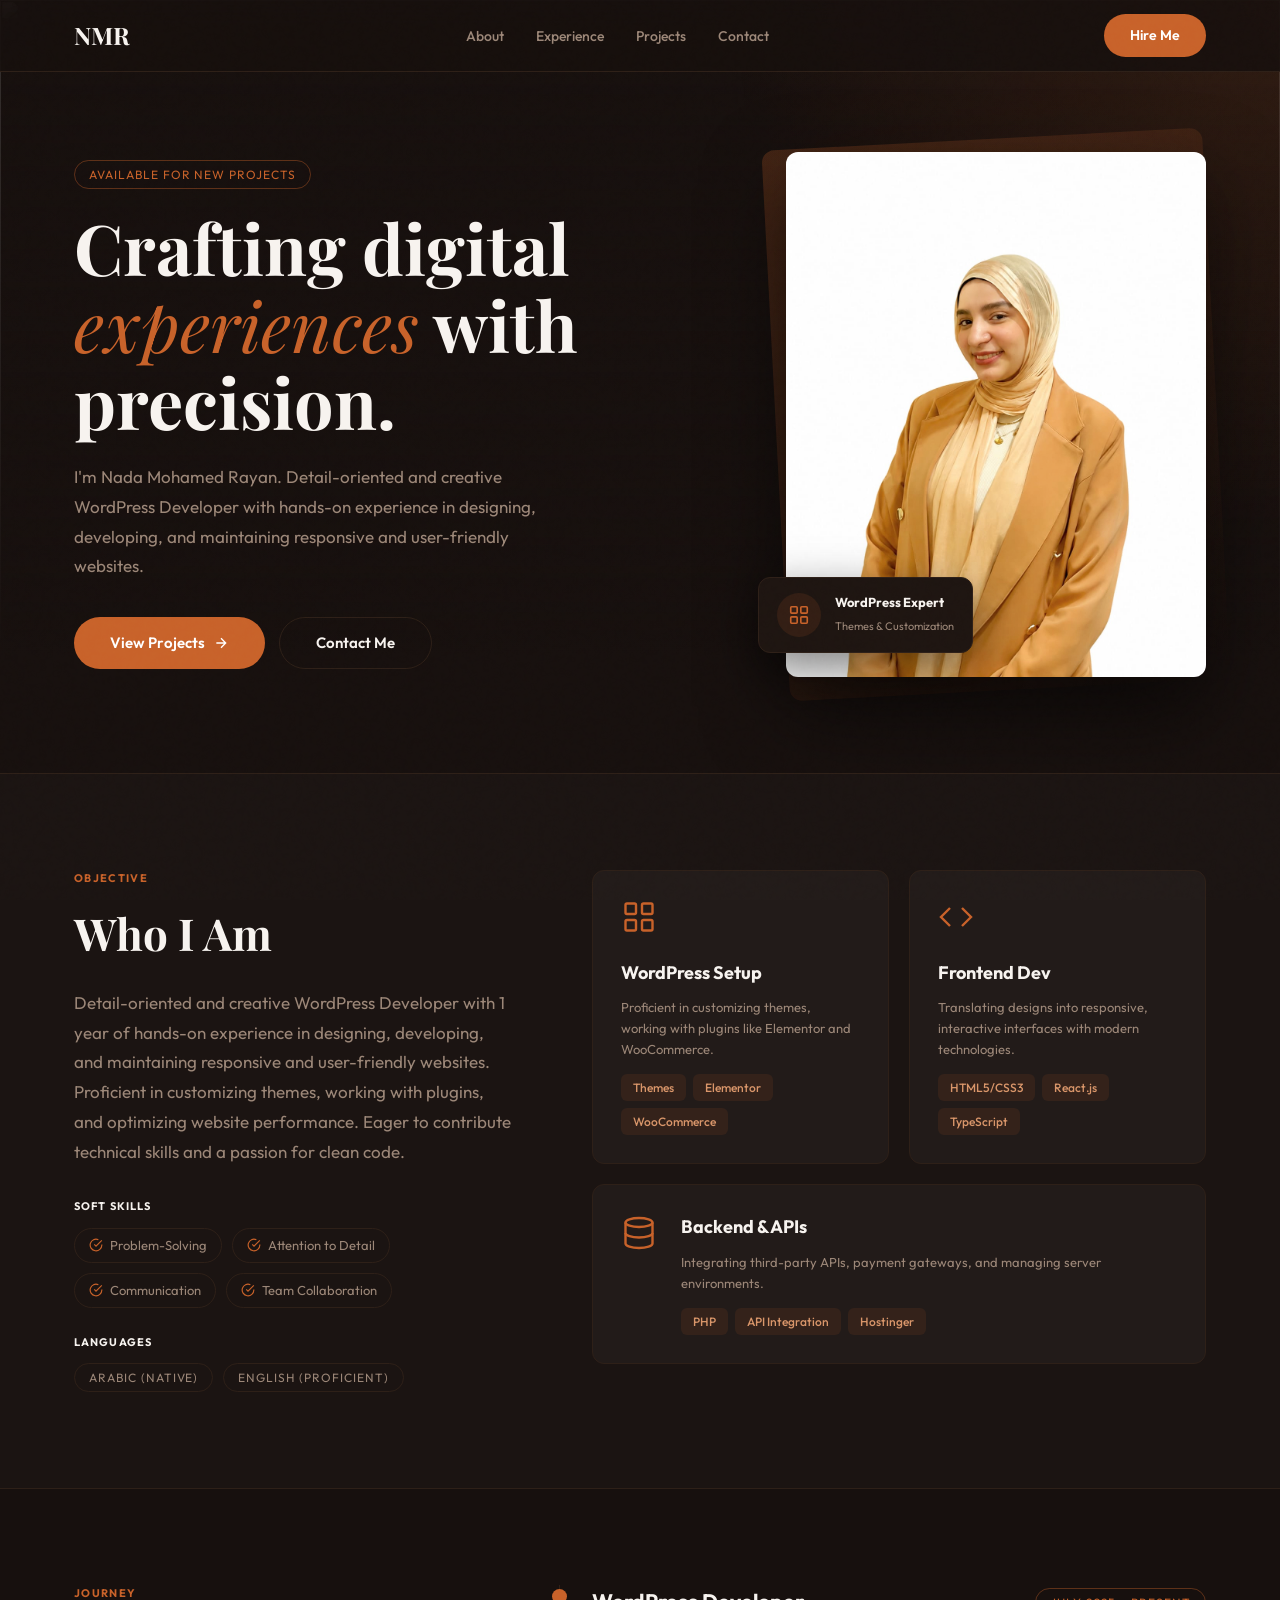
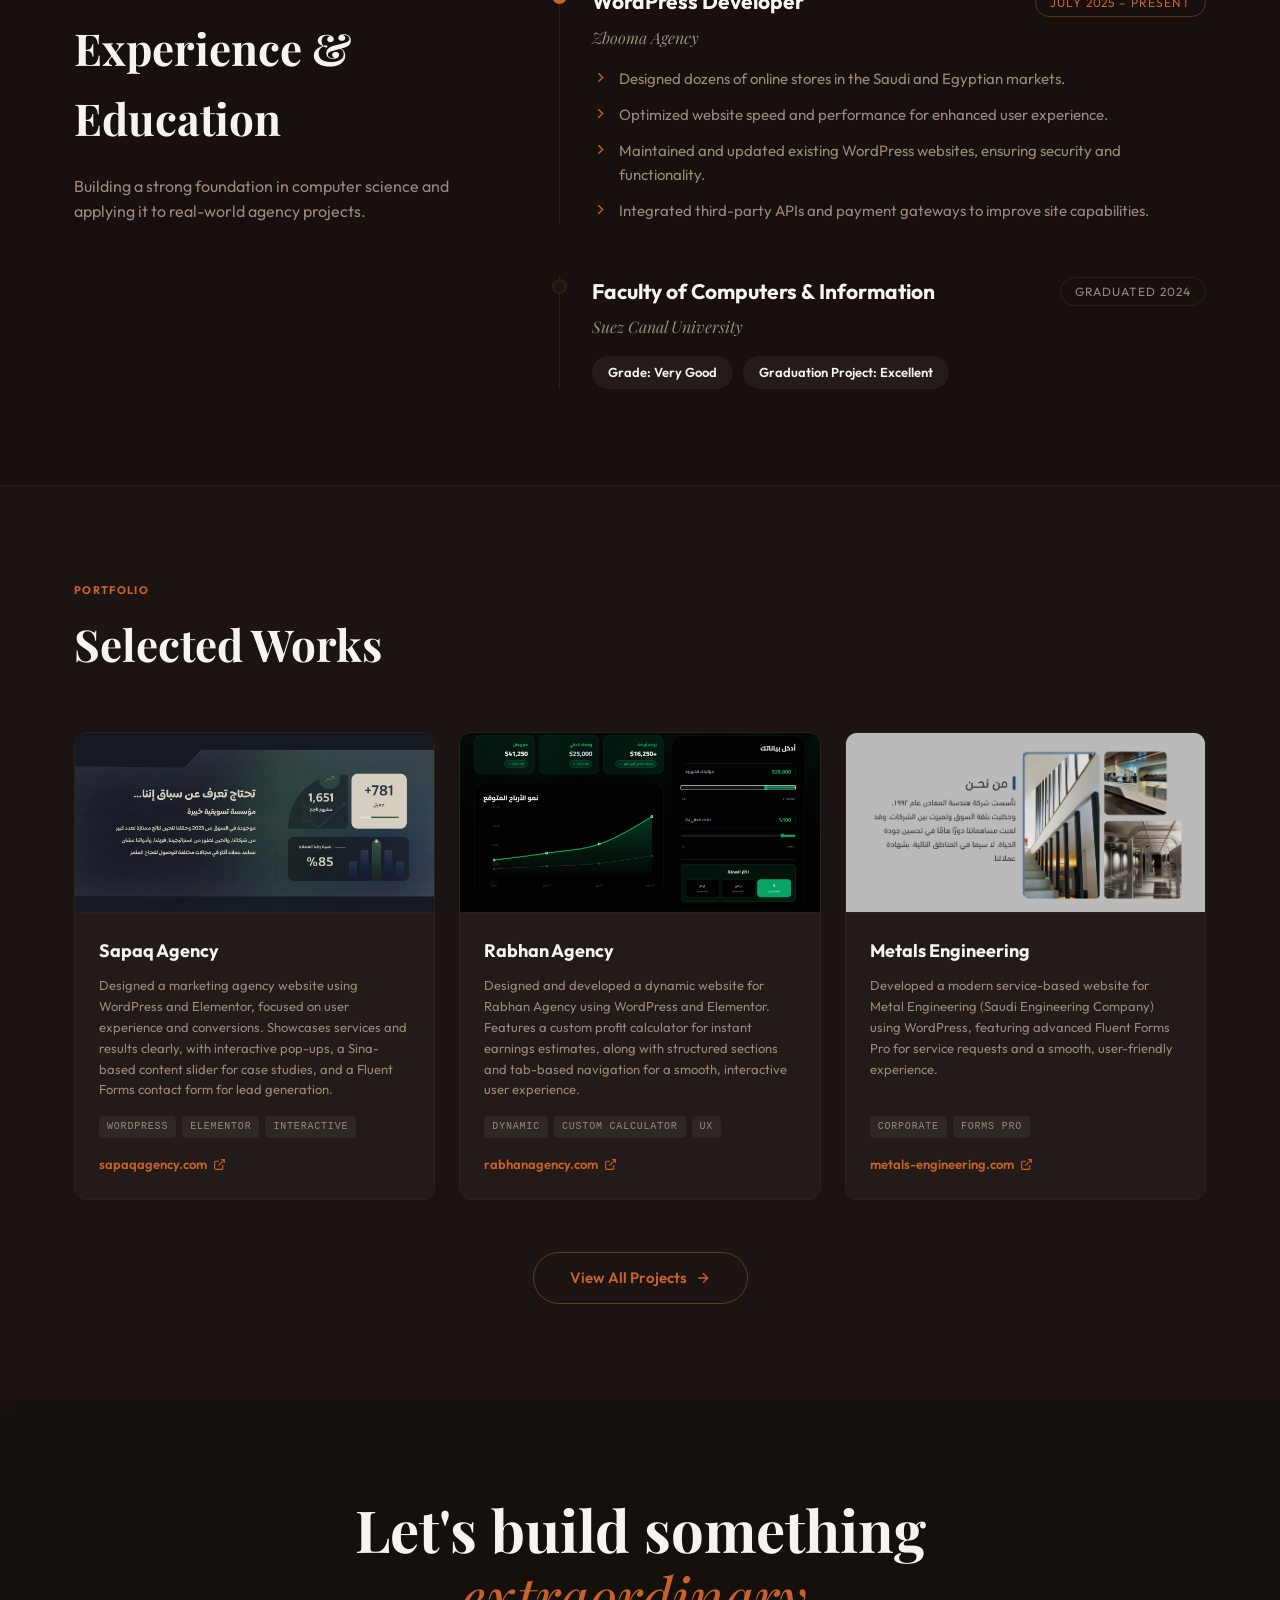
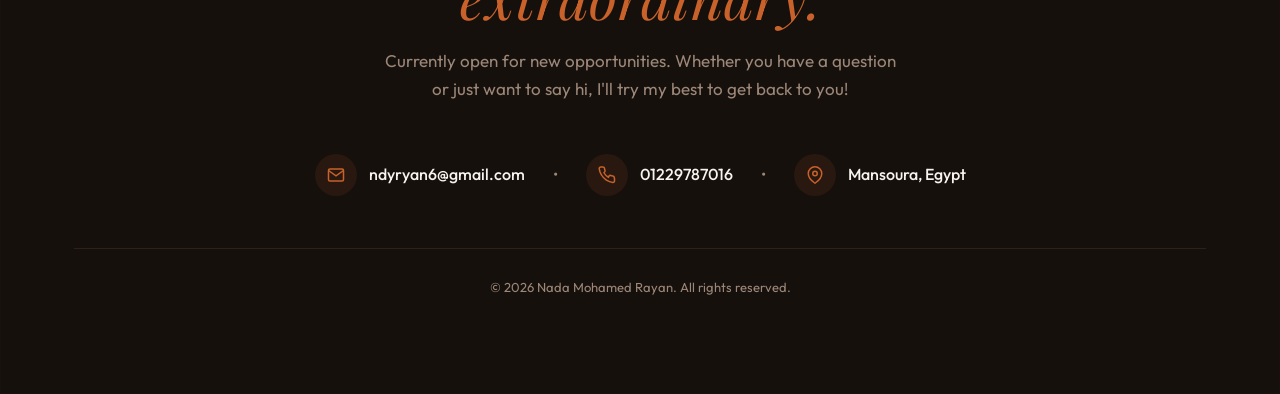
==== index.html @ 3425b8ed "Initial commit" ====
<!DOCTYPE html>
<html lang="en">
<head>
  <meta charset="UTF-8" />
  <meta name="viewport" content="width=device-width, initial-scale=1.0" />
  <title>Nada Mohamed Rayan — WordPress Developer</title>
  <link rel="preconnect" href="https://fonts.googleapis.com" />
  <link rel="preconnect" href="https://fonts.gstatic.com" crossorigin />
  <link href="https://fonts.googleapis.com/css2?family=Outfit:wght@300;400;500;600;700&family=Playfair+Display:ital,wght@0,400;0,600;0,700;1,400&display=swap" rel="stylesheet" />
  <link rel="stylesheet" href="styles.css" />
</head>
<body>

  <!-- ===== NAVBAR ===== -->
  <nav>
    <div class="container nav-inner">
      <div class="logo">NMR</div>
      <ul class="nav-links">
        <li><a href="#about"      onclick="scrollToSection('about');return false">About</a></li>
        <li><a href="#experience" onclick="scrollToSection('experience');return false">Experience</a></li>
        <li><a href="#projects"   onclick="scrollToSection('projects');return false">Projects</a></li>
        <li><a href="#contact"    onclick="scrollToSection('contact');return false">Contact</a></li>
      </ul>
      <a href="mailto:ndyryan6@gmail.com" class="btn btn-primary">Hire Me</a>
    </div>
  </nav>


  <!-- ===== HERO ===== -->
  <section id="hero">
    <div class="hero-bg" id="heroBg">
      <img
        src="https://images.unsplash.com/photo-1497366216548-37526070297c?w=1600&auto=format&fit=crop&q=50"
        alt=""
      />
    </div>
    <div class="hero-glow"></div>

    <div class="container">
      <div class="hero-grid">

        <!-- Left: text -->
        <div>
          <span class="badge badge-primary">Available for new projects</span>
          <h1 class="hero-title reveal">
            Crafting digital<br>
            <em>experiences</em> with<br>
            precision.
          </h1>
          <p class="hero-desc reveal" style="transition-delay:.1s">
            I'm Nada Mohamed Rayan. Detail-oriented and creative WordPress Developer
            with hands-on experience in designing, developing, and maintaining
            responsive and user-friendly websites.
          </p>
          <div class="hero-btns reveal" style="transition-delay:.2s">
            <a href="#projects" onclick="scrollToSection('projects');return false" class="btn btn-primary btn-lg">
              View Projects
              <svg width="16" height="16" fill="none" stroke="currentColor" stroke-width="2" viewBox="0 0 24 24">
                <path d="M5 12h14M12 5l7 7-7 7"/>
              </svg>
            </a>
            <a href="#contact" onclick="scrollToSection('contact');return false" class="btn btn-ghost btn-lg">
              Contact Me
            </a>
          </div>
        </div>

        <!-- Right: photo -->
        <div class="hero-img-wrap reveal" style="transition-delay:.15s">
          <img
            src="./image/WhatsApp Image 2026-06-03 at 10.12.01 AM.jpeg"
            alt="Nada Mohamed Rayan"
          />
          <div class="hero-badge">
            <div class="hero-badge-icon">
              <svg width="22" height="22" fill="none" stroke="currentColor" stroke-width="1.8" viewBox="0 0 24 24">
                <rect x="3" y="3" width="7" height="7" rx="1"/>
                <rect x="14" y="3" width="7" height="7" rx="1"/>
                <rect x="3" y="14" width="7" height="7" rx="1"/>
                <rect x="14" y="14" width="7" height="7" rx="1"/>
              </svg>
            </div>
            <div>
              <p>WordPress Expert</p>
              <span>Themes &amp; Customization</span>
            </div>
          </div>
        </div>

      </div>
    </div>
  </section>


  <!-- ===== ABOUT ===== -->
  <section id="about">
    <div class="container">
      <div class="about-grid">

        <!-- Left: bio -->
        <div class="reveal-left">
          <p class="label">Objective</p>
          <h2 class="section-title">Who I Am</h2>
          <p class="about-desc">
            Detail-oriented and creative WordPress Developer with 1 year of hands-on experience
            in designing, developing, and maintaining responsive and user-friendly websites.
            Proficient in customizing themes, working with plugins, and optimizing website
            performance. Eager to contribute technical skills and a passion for clean code.
          </p>

          <h4 style="font-size:11px;letter-spacing:.1em;text-transform:uppercase;margin-bottom:12px">Soft Skills</h4>
          <div class="chips">
            <span class="chip">
              <svg width="14" height="14" fill="none" stroke="currentColor" stroke-width="2" viewBox="0 0 24 24"><path d="M22 11.08V12a10 10 0 1 1-5.93-9.14"/><polyline points="22 4 12 14.01 9 11.01"/></svg>
              Problem-Solving
            </span>
            <span class="chip">
              <svg width="14" height="14" fill="none" stroke="currentColor" stroke-width="2" viewBox="0 0 24 24"><path d="M22 11.08V12a10 10 0 1 1-5.93-9.14"/><polyline points="22 4 12 14.01 9 11.01"/></svg>
              Attention to Detail
            </span>
            <span class="chip">
              <svg width="14" height="14" fill="none" stroke="currentColor" stroke-width="2" viewBox="0 0 24 24"><path d="M22 11.08V12a10 10 0 1 1-5.93-9.14"/><polyline points="22 4 12 14.01 9 11.01"/></svg>
              Communication
            </span>
            <span class="chip">
              <svg width="14" height="14" fill="none" stroke="currentColor" stroke-width="2" viewBox="0 0 24 24"><path d="M22 11.08V12a10 10 0 1 1-5.93-9.14"/><polyline points="22 4 12 14.01 9 11.01"/></svg>
              Team Collaboration
            </span>
          </div>

          <h4 style="font-size:11px;letter-spacing:.1em;text-transform:uppercase;margin:26px 0 12px">Languages</h4>
          <div style="display:flex;gap:10px;flex-wrap:wrap">
            <span class="badge">Arabic (Native)</span>
            <span class="badge">English (Proficient)</span>
          </div>
        </div>

        <!-- Right: skill cards -->
        <div class="skills-grid reveal-right">
          <div class="card skill-card">
            <div class="sk-icon">
              <svg width="36" height="36" fill="none" stroke="currentColor" stroke-width="1.6" viewBox="0 0 24 24">
                <rect x="3" y="3" width="7" height="7" rx="1"/><rect x="14" y="3" width="7" height="7" rx="1"/>
                <rect x="3" y="14" width="7" height="7" rx="1"/><rect x="14" y="14" width="7" height="7" rx="1"/>
              </svg>
            </div>
            <h4>WordPress Setup</h4>
            <p>Proficient in customizing themes, working with plugins like Elementor and WooCommerce.</p>
            <div class="tags-row">
              <span class="skill-tag">Themes</span>
              <span class="skill-tag">Elementor</span>
              <span class="skill-tag">WooCommerce</span>
            </div>
          </div>

          <div class="card skill-card">
            <div class="sk-icon">
              <svg width="36" height="36" fill="none" stroke="currentColor" stroke-width="1.6" viewBox="0 0 24 24">
                <polyline points="16 18 22 12 16 6"/><polyline points="8 6 2 12 8 18"/>
              </svg>
            </div>
            <h4>Frontend Dev</h4>
            <p>Translating designs into responsive, interactive interfaces with modern technologies.</p>
            <div class="tags-row">
              <span class="skill-tag">HTML5/CSS3</span>
              <span class="skill-tag">React.js</span>
              <span class="skill-tag">TypeScript</span>
            </div>
          </div>

          <div class="card skill-card wide">
            <div class="sk-icon">
              <svg width="36" height="36" fill="none" stroke="currentColor" stroke-width="1.6" viewBox="0 0 24 24">
                <ellipse cx="12" cy="5" rx="9" ry="3"/>
                <path d="M21 12c0 1.66-4 3-9 3s-9-1.34-9-3"/>
                <path d="M3 5v14c0 1.66 4 3 9 3s9-1.34 9-3V5"/>
              </svg>
            </div>
            <div>
              <h4>Backend &amp; APIs</h4>
              <p>Integrating third-party APIs, payment gateways, and managing server environments.</p>
              <div class="tags-row">
                <span class="skill-tag">PHP</span>
                <span class="skill-tag">API Integration</span>
                <span class="skill-tag">Hostinger</span>
              </div>
            </div>
          </div>
        </div>

      </div>
    </div>
  </section>


  <!-- ===== EXPERIENCE ===== -->
  <section id="experience">
    <div class="container">
      <div class="exp-grid">

        <div class="reveal-left">
          <p class="label">Journey</p>
          <h2 class="section-title">Experience &amp; Education</h2>
          <p style="color:var(--muted)">
            Building a strong foundation in computer science and applying it to
            real-world agency projects.
          </p>
        </div>

        <div class="timeline reveal-right">

          <!-- Job -->
          <div class="tl-item">
            <div class="tl-dot active"></div>
            <div class="tl-header">
              <h4>WordPress Developer</h4>
              <span class="badge badge-primary">July 2025 – Present</span>
            </div>
            <p class="tl-sub">Zbooma Agency</p>
            <ul class="tl-list">
              <li>
                <svg width="17" height="17" fill="none" stroke="currentColor" stroke-width="2" viewBox="0 0 24 24"><polyline points="9 18 15 12 9 6"/></svg>
                Designed dozens of online stores in the Saudi and Egyptian markets.
              </li>
              <li>
                <svg width="17" height="17" fill="none" stroke="currentColor" stroke-width="2" viewBox="0 0 24 24"><polyline points="9 18 15 12 9 6"/></svg>
                Optimized website speed and performance for enhanced user experience.
              </li>
              <li>
                <svg width="17" height="17" fill="none" stroke="currentColor" stroke-width="2" viewBox="0 0 24 24"><polyline points="9 18 15 12 9 6"/></svg>
                Maintained and updated existing WordPress websites, ensuring security and functionality.
              </li>
              <li>
                <svg width="17" height="17" fill="none" stroke="currentColor" stroke-width="2" viewBox="0 0 24 24"><polyline points="9 18 15 12 9 6"/></svg>
                Integrated third-party APIs and payment gateways to improve site capabilities.
              </li>
            </ul>
          </div>

          <!-- Education -->
          <div class="tl-item">
            <div class="tl-dot edu"></div>
            <div class="tl-header">
              <h4>Faculty of Computers &amp; Information</h4>
              <span class="badge">Graduated 2024</span>
            </div>
            <p class="tl-sub">Suez Canal University</p>
            <div class="edu-pills">
              <span class="edu-pill">Grade: Very Good</span>
              <span class="edu-pill">Graduation Project: Excellent</span>
            </div>
          </div>

        </div>
      </div>
    </div>
  </section>


  <!-- ===== PROJECTS (featured 3) ===== -->
  <section id="projects">
    <div class="container">
      <div style="margin-bottom:52px" class="reveal">
        <p class="label">Portfolio</p>
        <h2 class="section-title">Selected Works</h2>
      </div>

      <!-- Cards are injected here by scripts.js → renderFeatured() -->
      <div class="proj-grid" id="featuredGrid"></div>

      <div class="view-more-wrap reveal">
        <a href="projects.html" class="btn btn-outline btn-lg">
          View All Projects
          <svg width="16" height="16" fill="none" stroke="currentColor" stroke-width="2" viewBox="0 0 24 24">
            <path d="M5 12h14M12 5l7 7-7 7"/>
          </svg>
        </a>
      </div>
    </div>
  </section>


  <!-- ===== CONTACT / FOOTER ===== -->
  <footer id="contact">
    <div class="contact-bg">
      <img
        src="https://images.unsplash.com/photo-1497366216548-37526070297c?w=1200&auto=format&fit=crop&q=30"
        alt=""
      />
    </div>
    <div class="container contact-inner">

      <h2 class="contact-title reveal">
        Let's build something<br>
        <em>extraordinary.</em>
      </h2>
      <p class="contact-desc reveal" style="transition-delay:.1s">
        Currently open for new opportunities. Whether you have a question or just
        want to say hi, I'll try my best to get back to you!
      </p>

      <div class="contact-row reveal" style="transition-delay:.2s">
        <a href="mailto:ndyryan6@gmail.com" class="contact-item">
          <div class="contact-icon">
            <svg width="18" height="18" fill="none" stroke="currentColor" stroke-width="2" viewBox="0 0 24 24">
              <path d="M4 4h16c1.1 0 2 .9 2 2v12c0 1.1-.9 2-2 2H4c-1.1 0-2-.9-2-2V6c0-1.1.9-2 2-2z"/>
              <polyline points="22,6 12,13 2,6"/>
            </svg>
          </div>
          ndyryan6@gmail.com
        </a>
        <span class="dot">•</span>
        <a href="tel:01229787016" class="contact-item">
          <div class="contact-icon">
            <svg width="18" height="18" fill="none" stroke="currentColor" stroke-width="2" viewBox="0 0 24 24">
              <path d="M22 16.92v3a2 2 0 0 1-2.18 2 19.79 19.79 0 0 1-8.63-3.07A19.5 19.5 0 0 1 4.69 12 19.79 19.79 0 0 1 1.61 3.4 2 2 0 0 1 3.6 1.22h3a2 2 0 0 1 2 1.72 12.84 12.84 0 0 0 .7 2.81 2 2 0 0 1-.45 2.11L7.91 9a16 16 0 0 0 6 6l.91-1.91a2 2 0 0 1 2.11-.45 12.84 12.84 0 0 0 2.81.7A2 2 0 0 1 21.66 15l.26 1.92z"/>
            </svg>
          </div>
          01229787016
        </a>
        <span class="dot">•</span>
        <span class="contact-item">
          <div class="contact-icon">
            <svg width="18" height="18" fill="none" stroke="currentColor" stroke-width="2" viewBox="0 0 24 24">
              <path d="M21 10c0 7-9 13-9 13S3 17 3 10a9 9 0 0 1 18 0z"/>
              <circle cx="12" cy="10" r="3"/>
            </svg>
          </div>
          Mansoura, Egypt
        </span>
      </div>

      <div class="footer-line">
        <p>&copy; <span id="yr"></span> Nada Mohamed Rayan. All rights reserved.</p>
      </div>
    </div>
  </footer>

  <script src="scripts.js"></script>
</body>
</html>
---- styles.css ----
/* ===== RESET ===== */
*, *::before, *::after { box-sizing: border-box; margin: 0; padding: 0; }

:root {
  --bg:        #17100e;
  --bg-card:   #1e1511;
  --bg-muted:  #261a15;
  --fg:        #f7f3ef;
  --muted:     #9c8778;
  --border:    #2e2018;
  --primary:   #c8622a;
  --secondary: #d9966a;
  --sans:      'Outfit', sans-serif;
  --serif:     'Playfair Display', serif;
  --r:         12px;
}

html { scroll-behavior: smooth; }

body {
  background: var(--bg);
  color: var(--fg);
  font-family: var(--sans);
  line-height: 1.6;
  overflow-x: hidden;
  min-height: 100dvh;
}

/* noise overlay */
body::before {
  content: "";
  position: fixed; inset: 0;
  pointer-events: none; z-index: 9999;
  opacity: .025;
  background-image: url("data:image/svg+xml,%3Csvg viewBox='0 0 200 200' xmlns='http://www.w3.org/2000/svg'%3E%3Cfilter id='n'%3E%3CfeTurbulence type='fractalNoise' baseFrequency='.65' numOctaves='3' stitchTiles='stitch'/%3E%3C/filter%3E%3Crect width='100%25' height='100%25' filter='url(%23n)'/%3E%3C/svg%3E");
  mix-blend-mode: overlay;
}

a { color: inherit; text-decoration: none; cursor: pointer; }
img { display: block; }

/* ===== LAYOUT ===== */
.container { max-width: 1180px; margin: 0 auto; padding: 0 24px; }

/* ===== SCROLL REVEAL ===== */
.reveal        { opacity: 0; transform: translateY(28px);  transition: opacity .7s ease, transform .7s ease; }
.reveal-left   { opacity: 0; transform: translateX(-24px); transition: opacity .7s ease, transform .7s ease; }
.reveal-right  { opacity: 0; transform: translateX(24px);  transition: opacity .7s ease, transform .7s ease; }
.reveal.on, .reveal-left.on, .reveal-right.on { opacity: 1; transform: none; }

/* ===== NAVBAR ===== */
nav {
  position: fixed; top: 0; left: 0; right: 0; z-index: 100;
  height: 72px;
  display: flex; align-items: center;
  background: rgba(23,16,14,.85);
  backdrop-filter: blur(16px);
  border-bottom: 1px solid var(--border);
}
nav .nav-inner {
  display: flex; align-items: center; justify-content: space-between; width: 100%;
}
.logo {
  font-family: var(--serif); font-size: 24px; font-weight: 700;
  cursor: pointer;
}
.nav-links { display: flex; gap: 32px; list-style: none; }
.nav-links a { font-size: 14px; font-weight: 500; color: var(--muted); transition: color .25s; }
.nav-links a:hover { color: var(--fg); }

/* ===== BUTTONS ===== */
.btn {
  display: inline-flex; align-items: center; gap: 8px;
  padding: 10px 26px; border-radius: 999px;
  font-family: var(--sans); font-size: 14px; font-weight: 600;
  cursor: pointer; border: none;
  transition: opacity .2s, transform .15s;
}
.btn:hover { opacity: .88; transform: translateY(-1px); }
.btn-primary  { background: var(--primary); color: #fff; }
.btn-outline  { background: transparent; color: var(--primary); border: 1px solid rgba(200,98,42,.45); }
.btn-outline:hover { background: var(--primary); color: #fff; border-color: var(--primary); }
.btn-ghost    { background: transparent; color: var(--fg); border: 1px solid var(--border); }
.btn-ghost:hover { opacity: .75; }
.btn-lg { padding: 13px 36px; font-size: 15px; }
.btn svg { flex-shrink: 0; }

/* ===== BADGE / CHIP ===== */
.badge {
  display: inline-block; border: 1px solid var(--border);
  border-radius: 999px; padding: 4px 14px;
  font-size: 12px; letter-spacing: .08em; text-transform: uppercase; color: var(--muted);
}
.badge-primary { border-color: rgba(200,98,42,.4); color: var(--primary); }
.chip {
  display: inline-flex; align-items: center; gap: 7px;
  font-size: 13px; color: var(--muted);
  border: 1px solid var(--border); border-radius: 999px; padding: 6px 14px;
}
.chip svg { color: var(--primary); }
.tag {
  font-size: 10px; font-family: monospace; letter-spacing: .08em;
  text-transform: uppercase; padding: 3px 8px;
  background: rgba(255,255,255,.05); border-radius: 4px; color: var(--muted);
}
.skill-tag {
  font-size: 12px; font-weight: 500; padding: 4px 12px;
  border-radius: 6px; background: rgba(200,98,42,.1); color: var(--secondary);
}

/* ===== SECTION LABEL ===== */
.label {
  font-size: 11px; font-weight: 700; letter-spacing: .12em;
  text-transform: uppercase; color: var(--primary); margin-bottom: 10px;
}
.section-title {
  font-family: var(--serif); font-size: clamp(28px, 4vw, 44px);
  font-weight: 700; margin-bottom: 20px;
}

/* ===== CARD ===== */
.card {
  background: rgba(255,255,255,.03);
  border: 1px solid var(--border); border-radius: var(--r);
  transition: border-color .3s;
}
.card:hover { border-color: rgba(200,98,42,.35); }


/* ============================================================
   HOME PAGE
============================================================ */

/* --- Hero --- */
#hero {
  position: relative; padding: 152px 0 96px;
  overflow: hidden; border-bottom: 1px solid var(--border);
}
.hero-bg {
  position: absolute; inset: 0; z-index: 0; will-change: transform;
}
.hero-bg img { width: 100%; height: 100%; object-fit: cover; opacity: .18; }
.hero-bg::after {
  content: ""; position: absolute; inset: 0;
  background: linear-gradient(to top, var(--bg) 15%, transparent);
}
.hero-glow {
  position: absolute; top: 0; right: 0; width: 50%; height: 100%;
  background: radial-gradient(circle at top right, rgba(200,98,42,.14), transparent 55%);
  pointer-events: none; z-index: 1;
}
.hero-grid {
  position: relative; z-index: 2;
  display: grid; grid-template-columns: 1fr 1fr; gap: 60px; align-items: center;
}
.hero-title {
  font-family: var(--serif); font-size: clamp(42px, 5.5vw, 70px);
  font-weight: 700; line-height: 1.1; margin: 20px 0 22px;
}
.hero-title em { font-style: italic; font-weight: 300; color: var(--primary); }
.hero-desc { font-size: 17px; color: var(--muted); max-width: 480px; margin-bottom: 36px; line-height: 1.75; }
.hero-btns { display: flex; gap: 14px; flex-wrap: wrap; }

.hero-img-wrap {
  position: relative; width: 100%; max-width: 420px;
  aspect-ratio: 4/5; margin-left: auto;
}
.hero-img-wrap::before {
  content: ""; position: absolute; inset: 0;
  background: linear-gradient(135deg, rgba(200,98,42,.25), transparent);
  border-radius: var(--r); transform: rotate(-3deg) scale(1.05);
}
.hero-img-wrap img {
  width: 100%; height: 100%; object-fit: cover;
  border-radius: var(--r); box-shadow: 0 32px 80px rgba(0,0,0,.6);
  position: relative; z-index: 1;
}
.hero-badge {
  position: absolute; bottom: 24px; left: -28px; z-index: 2;
  background: var(--bg-card); border: 1px solid var(--border);
  border-radius: var(--r); padding: 14px 18px;
  display: flex; align-items: center; gap: 14px;
  box-shadow: 0 16px 48px rgba(0,0,0,.5);
}
.hero-badge-icon {
  width: 44px; height: 44px; border-radius: 50%;
  background: rgba(200,98,42,.12); color: var(--primary);
  display: flex; align-items: center; justify-content: center;
}
.hero-badge p  { font-size: 13px; font-weight: 700; }
.hero-badge span { font-size: 11px; color: var(--muted); }

/* --- About --- */
#about { padding: 96px 0; background: rgba(255,255,255,.015); }
.about-grid { display: grid; grid-template-columns: 1fr 1.4fr; gap: 80px; align-items: start; }
.about-desc { font-size: 17px; color: var(--muted); margin-bottom: 32px; line-height: 1.75; }
.chips { display: flex; flex-wrap: wrap; gap: 10px; margin-top: 12px; }
.skills-grid { display: grid; grid-template-columns: 1fr 1fr; gap: 20px; }
.skill-card { padding: 28px; }
.skill-card.wide { grid-column: span 2; display: flex; gap: 24px; align-items: flex-start; }
.skill-card.wide .sk-icon { flex-shrink: 0; margin-top: 2px; }
.sk-icon { color: var(--primary); margin-bottom: 16px; }
.skill-card h4 { font-size: 18px; font-weight: 700; margin-bottom: 10px; }
.skill-card p  { font-size: 13px; color: var(--muted); margin-bottom: 14px; line-height: 1.6; }
.tags-row { display: flex; flex-wrap: wrap; gap: 7px; }

/* --- Experience --- */
#experience { padding: 96px 0; border-top: 1px solid var(--border); border-bottom: 1px solid var(--border); }
.exp-grid { display: grid; grid-template-columns: 1fr 1.6fr; gap: 80px; }
.timeline { display: flex; flex-direction: column; gap: 52px; }
.tl-item { position: relative; padding-left: 32px; border-left: 1px solid var(--border); }
.tl-dot { position: absolute; left: -8px; top: 4px; width: 15px; height: 15px; border-radius: 50%; }
.tl-dot.active { background: var(--primary); }
.tl-dot.edu    { background: var(--bg-card); border: 2px solid var(--border); }
.tl-header { display: flex; align-items: center; justify-content: space-between; flex-wrap: wrap; gap: 12px; margin-bottom: 6px; }
.tl-header h4 { font-size: 21px; font-weight: 700; }
.tl-sub { font-family: var(--serif); font-style: italic; font-size: 16px; color: var(--muted); margin-bottom: 16px; }
.tl-list { list-style: none; display: flex; flex-direction: column; gap: 12px; }
.tl-list li { display: flex; align-items: flex-start; gap: 10px; font-size: 15px; color: var(--muted); }
.tl-list li svg { color: var(--primary); flex-shrink: 0; margin-top: 2px; }
.edu-pills { display: flex; flex-wrap: wrap; gap: 10px; }
.edu-pill { font-size: 13px; font-weight: 600; padding: 6px 16px; border-radius: 999px; background: rgba(255,255,255,.05); }

/* --- Projects grid (shared) --- */
#projects { padding: 96px 0; background: rgba(255,255,255,.015); }
.proj-grid { display: grid; grid-template-columns: repeat(3,1fr); gap: 24px; }
.proj-card {
  background: rgba(255,255,255,.03); border: 1px solid var(--border);
  border-radius: var(--r); overflow: hidden; display: flex; flex-direction: column;
  transition: border-color .3s, transform .3s, box-shadow .3s;
}
.proj-card:hover { border-color: rgba(200,98,42,.5); transform: translateY(-4px); box-shadow: 0 24px 64px rgba(0,0,0,.45); }
.proj-thumb {
  height: 180px; background: rgba(255,255,255,.04); border-bottom: 1px solid var(--border);
  display: flex; align-items: center; justify-content: center; color: rgba(255,255,255,.12);
  transition: color .3s; overflow: hidden;
}
.proj-card:hover .proj-thumb { color: rgba(200,98,42,.3); }

/* when a real image is provided */
.proj-thumb.has-img { padding: 0; background: var(--bg-muted); }
.proj-thumb-img {
  width: 100%; height: 100%; object-fit: cover;
  transition: transform .4s ease, opacity .3s ease;
  opacity: .9;
}
.proj-card:hover .proj-thumb-img { transform: scale(1.05); opacity: 1; }
.proj-body { padding: 24px; flex: 1; display: flex; flex-direction: column; }
.proj-body h4 { font-size: 18px; font-weight: 700; margin-bottom: 10px; transition: color .3s; }
.proj-card:hover h4 { color: var(--primary); }
.proj-body p  { font-size: 13px; color: var(--muted); flex: 1; margin-bottom: 16px; line-height: 1.6; }
.proj-tags { display: flex; flex-wrap: wrap; gap: 6px; margin-bottom: 16px; }
.proj-link { display: inline-flex; align-items: center; gap: 6px; font-size: 13px; font-weight: 600; color: var(--primary); transition: color .2s; }
.proj-link:hover { color: var(--secondary); }
.view-more-wrap { display: flex; justify-content: center; margin-top: 52px; }

/* --- Contact / Footer --- */
#contact { position: relative; padding: 96px 0; overflow: hidden; }
.contact-bg { position: absolute; inset: 0; z-index: 0; }
.contact-bg img { width: 100%; height: 100%; object-fit: cover; opacity: .08; }
.contact-bg::after { content: ""; position: absolute; inset: 0; background: rgba(23,16,14,.9); }
.contact-inner { position: relative; z-index: 1; text-align: center; }
.contact-title { font-family: var(--serif); font-size: clamp(32px, 5vw, 58px); font-weight: 700; margin-bottom: 18px; line-height: 1.15; }
.contact-title em { font-style: italic; font-weight: 400; color: var(--primary); }
.contact-desc { font-size: 17px; color: var(--muted); max-width: 520px; margin: 0 auto 52px; }
.contact-row { display: flex; flex-wrap: wrap; align-items: center; justify-content: center; gap: 28px; margin-bottom: 52px; }
.contact-item { display: flex; align-items: center; gap: 12px; font-size: 16px; font-weight: 500; transition: color .2s; }
.contact-item:hover { color: var(--primary); }
.contact-icon { width: 42px; height: 42px; border-radius: 50%; background: rgba(200,98,42,.1); color: var(--primary); display: flex; align-items: center; justify-content: center; flex-shrink: 0; }
.dot { color: var(--muted); }
.footer-line { padding-top: 28px; border-top: 1px solid var(--border); font-size: 13px; color: var(--muted); }


/* ============================================================
   PROJECTS PAGE (projects.html)
============================================================ */
.all-header { padding: 148px 0 64px; border-bottom: 1px solid var(--border); position: relative; overflow: hidden; }
.all-header::before {
  content: ""; position: absolute; inset: 0;
  background: radial-gradient(circle at top left, rgba(200,98,42,.12), transparent 55%);
  pointer-events: none;
}
.all-title { font-family: var(--serif); font-size: clamp(44px, 6vw, 72px); font-weight: 700; line-height: 1.1; margin-bottom: 20px; }
.all-title em { font-style: italic; font-weight: 300; color: var(--primary); }
.all-body { padding: 80px 0; }
.all-cta { padding: 72px 0; border-top: 1px solid var(--border); text-align: center; }
.all-cta h2 { font-family: var(--serif); font-size: clamp(26px, 3.5vw, 38px); font-weight: 700; margin-bottom: 14px; }
.all-cta p  { font-size: 16px; color: var(--muted); margin-bottom: 32px; }


/* ============================================================
   RESPONSIVE
============================================================ */
@media (max-width: 900px) {
  .hero-grid   { grid-template-columns: 1fr; }
  .hero-img-wrap { max-width: 340px; margin: 0 auto; }
  .about-grid  { grid-template-columns: 1fr; gap: 48px; }
  .skills-grid { grid-template-columns: 1fr; }
  .skill-card.wide { grid-column: span 1; flex-direction: column; }
  .exp-grid    { grid-template-columns: 1fr; gap: 48px; }
  .proj-grid   { grid-template-columns: 1fr 1fr; }
  .nav-links   { display: none; }
}
@media (max-width: 600px) {
  .proj-grid   { grid-template-columns: 1fr; }
  #hero        { padding: 120px 0 72px; }
  .contact-row { flex-direction: column; gap: 20px; }
  .dot         { display: none; }
  .hero-badge  { left: 0; right: 0; position: relative; margin-top: 16px; }
}
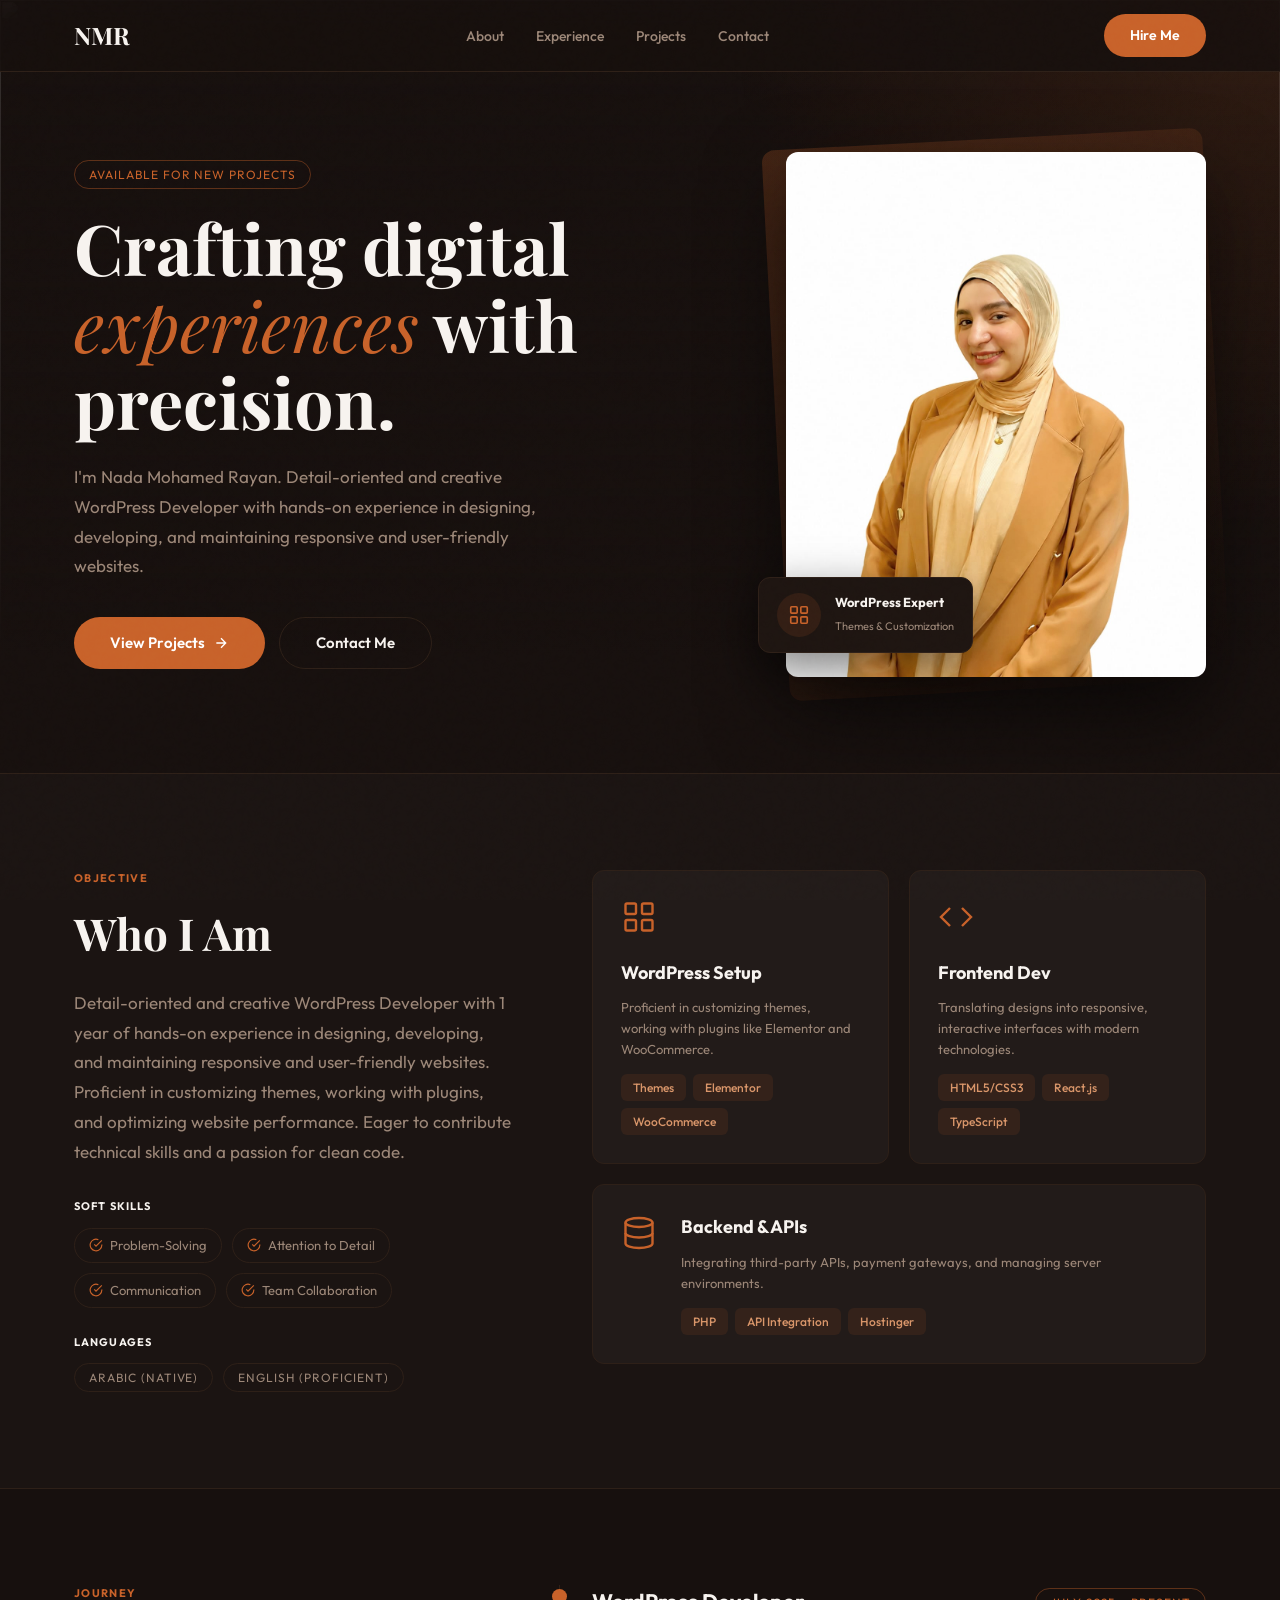
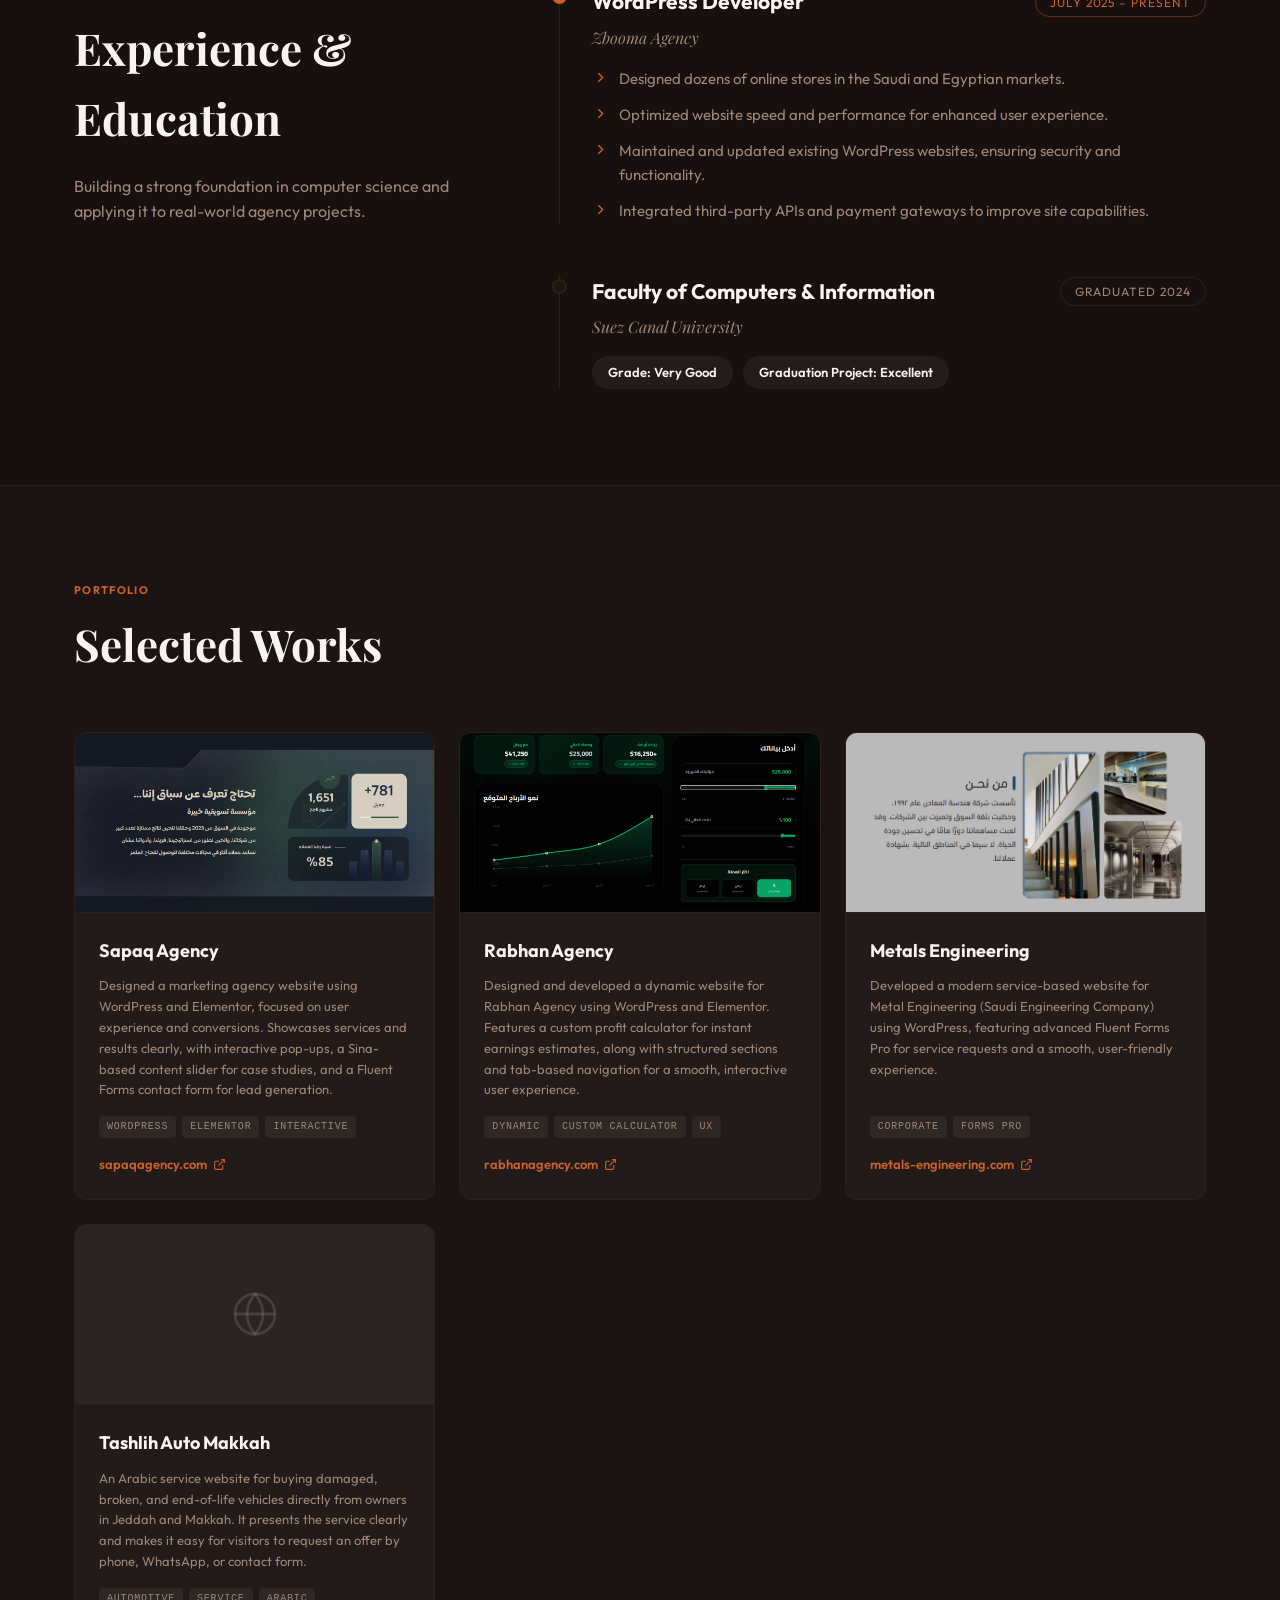
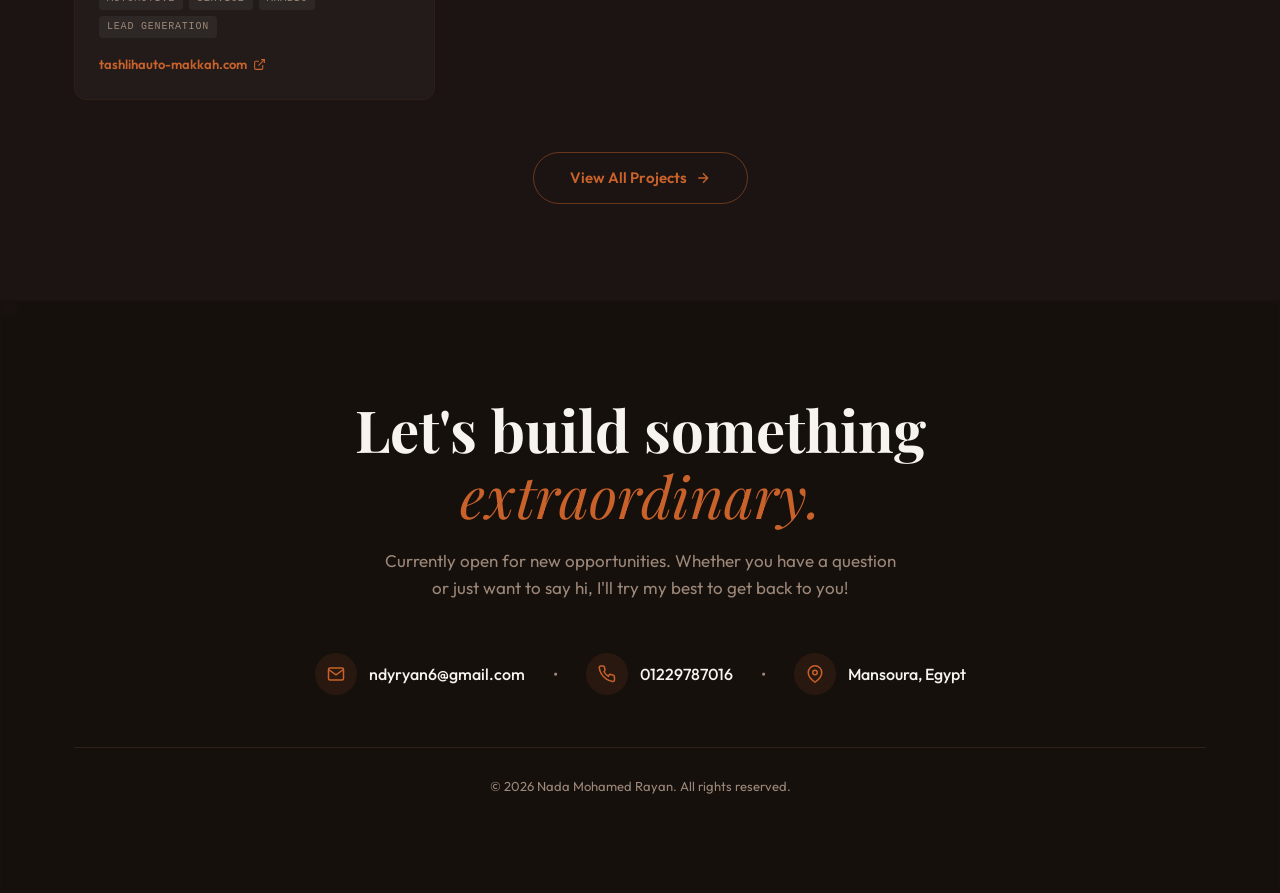
==== commit 86e1b4d9: "Add Tashlih Auto Makkah to portfolio" ====
--- a/index.html
+++ b/index.html
@@ -257,7 +257,7 @@
   </section>
 
 
-  <!-- ===== PROJECTS (featured 3) ===== -->
+  <!-- ===== PROJECTS (featured) ===== -->
   <section id="projects">
     <div class="container">
       <div style="margin-bottom:52px" class="reveal">
